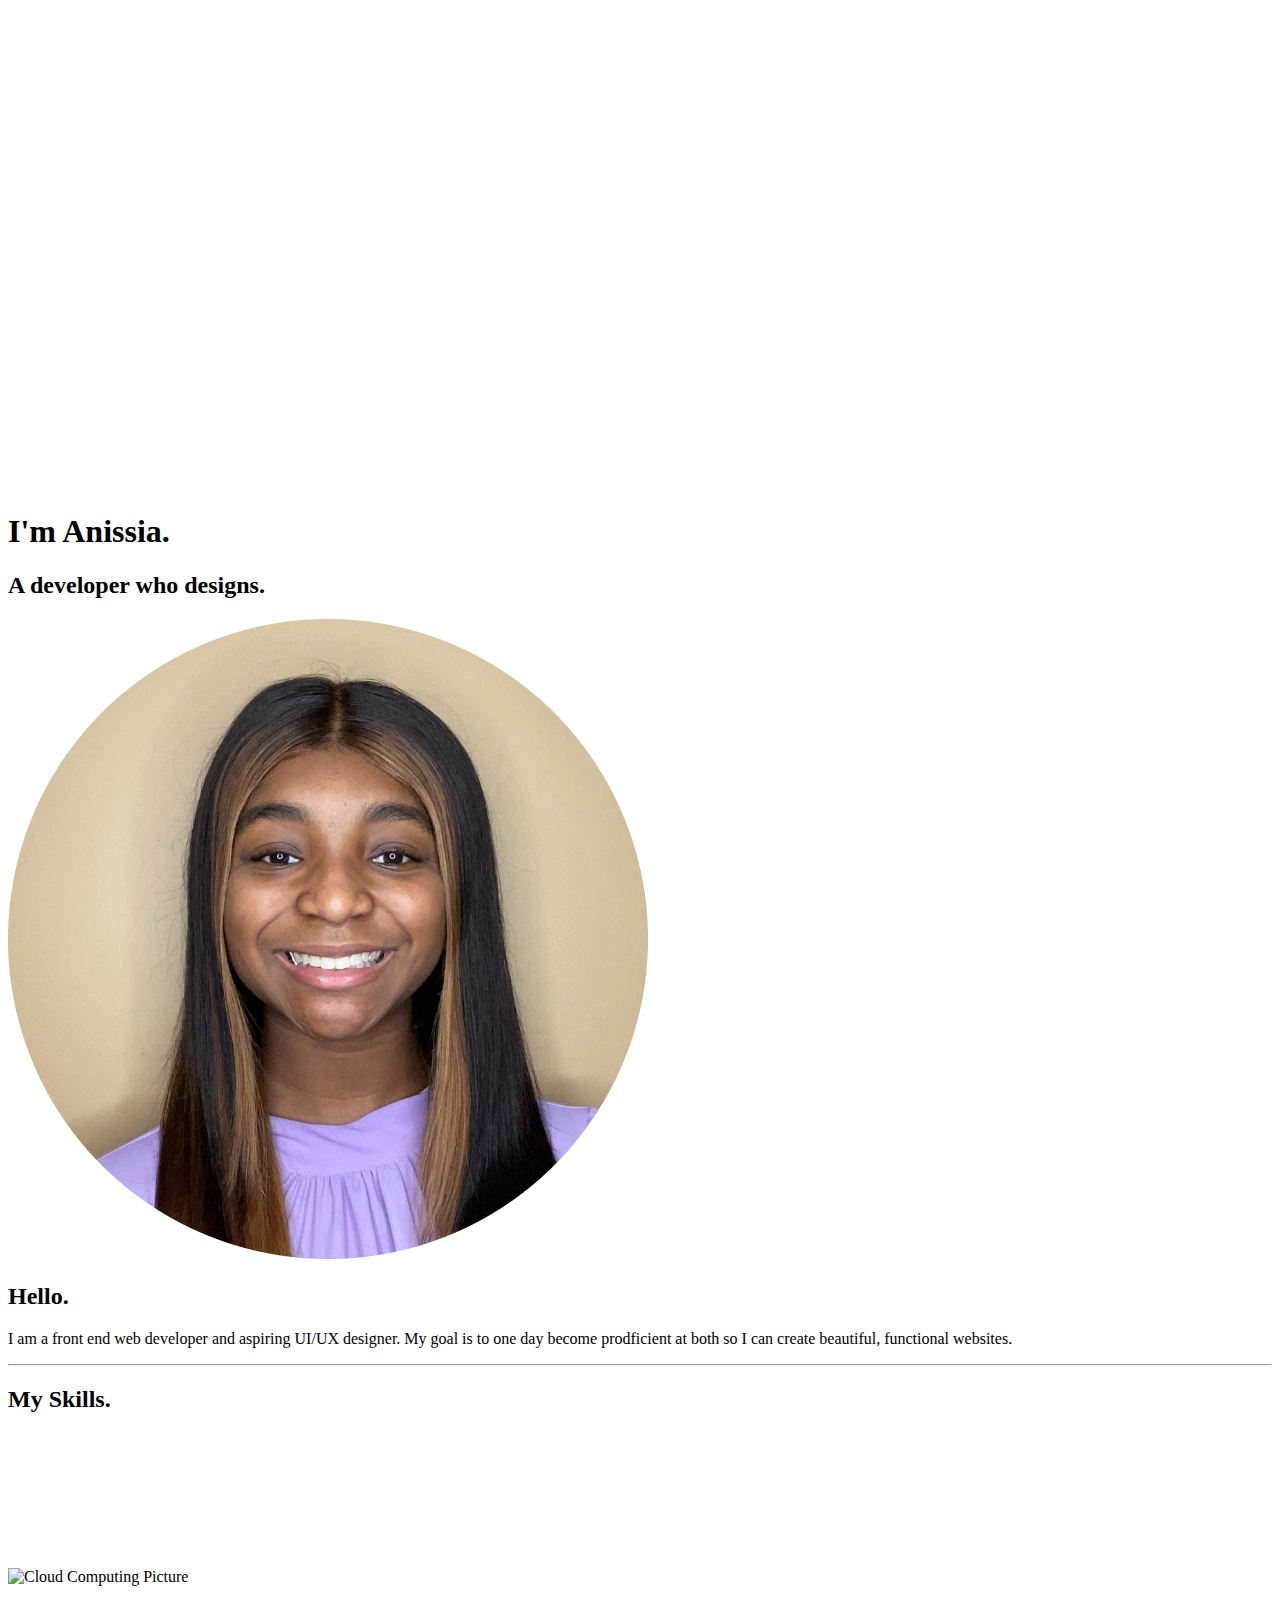
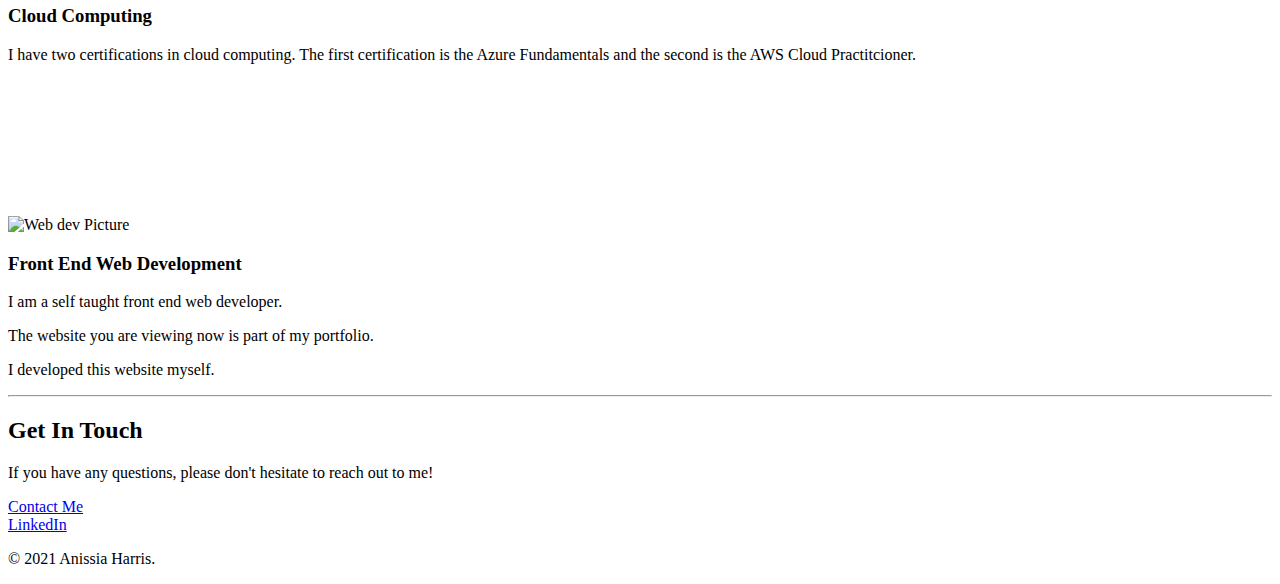
==== index.html @ 44c34f35 "Add files via upload" ====
<!DOCTYPE html>
<html lang="en" dir="ltr">
  <head>
    <meta charset="utf-8">
    <title>Anissia Harris</title>
    <link rel="stylesheet" href="css/styles.css">
    <link rel="icon" href="favicon.ico"
    <link rel="preconnect" href="https://fonts.googleapis.com">
    <link rel="preconnect" href="https://fonts.gstatic.com" crossorigin>
    <link href="https://fonts.googleapis.com/css2?family=Carattere&family=Open+Sans:wght@300&family=Playfair+Display:ital@1&display=swap" rel="stylesheet">

  </head>


  <body>
    <div class="top-container">

      <iframe src="https://giphy.com/embed/dxan10yjH6jmXKM4DI" width="480" height="480" frameBorder="0" class="agif"></iframe><p><a href="https://giphy.com/stickers/typography-collage-alphabet-dxan10yjH6jmXKM4DI"></a></p>
      <h1 class="Anissia">I'm Anissia.</h1>
      <h2 class="description">A developer who designs.</h2>

    </div>

    <div class="middle-container">
      <div class="profile">
        <img class="profilepic"src="images/Anissia LDC Picture Circle.png" alt="Anissia's Profile Picture">
        <h2>Hello.</h2>
        <p>I am a front end web developer and aspiring UI/UX designer. My goal is to one day become prodficient at both so I can create beautiful, functional websites.</p>
      </div>
      <hr>
      <div class="skills">
        <h2>My Skills.</h2>
        <div class="skill-row">
          <img class="cloudpic" src="https://ttpsc.com/wp3/wp-content/uploads/2019/01/Cloud-Computing-for-Entrepreneurs.jpg" alt="Cloud Computing Picture">
          <iframe class="computergif"src="https://giphy.com/embed/mAZf4H4Pi0wwlj3ZAw" width="25%" frameBorder="0" class="giphy-embed" allowFullScreen></iframe><p><a href="https://giphy.com/gifs/computer-cloud-wifi-mAZf4H4Pi0wwlj3ZAw"></a></p>
          <h3>Cloud Computing</h3>
          <p class="cloudcomputing">I have two certifications in cloud computing. The first certification is the Azure Fundamentals and the second is the AWS Cloud Practitcioner. </p>
        </div>
        <div class="skill-row2">
          <img class="webpic" src="https://www.spinutech.com/webres/Image/web-design-development/articles/Web%20Dev-Blog.png" alt="Web dev Picture">
          <iframe class="girlgif"src="https://giphy.com/embed/ieyl9zmCjO4b4t6qoY" width="25%" frameBorder="0" class="giphy-embed" allowFullScreen></iframe><p><a href="https://giphy.com/stickers/mikyladesign-businessbundle-business-bundle-the-co-ieyl9zmCjO4b4t6qoY"></a></p>
          <h3 class="devdescription">Front End Web Development</h3>
          <p class="devdescription">I am a self taught front end web developer.</p>
          <p>The website you are viewing now is part of my portfolio. </p>
          <p>I developed this website myself.</p>
        </div>
      </div>
<hr>
      <div class="contact-me">
        <h2 class="getintouch">Get In Touch</h2>
        <p>If you have any questions, please don't hesitate to reach out to me!</p>
        <a class="BUTTON_CRG" href="mailto:name@email.com">Contact Me</a>
      </div>
    </div>


    <div class="bottom-container">
      <a class="footer-link" href="https://www.linkedin.com/in/anissia-harris/">LinkedIn</a>
      <p class="c">© 2021 Anissia Harris.</p>


    </div>


  </body>
</html>
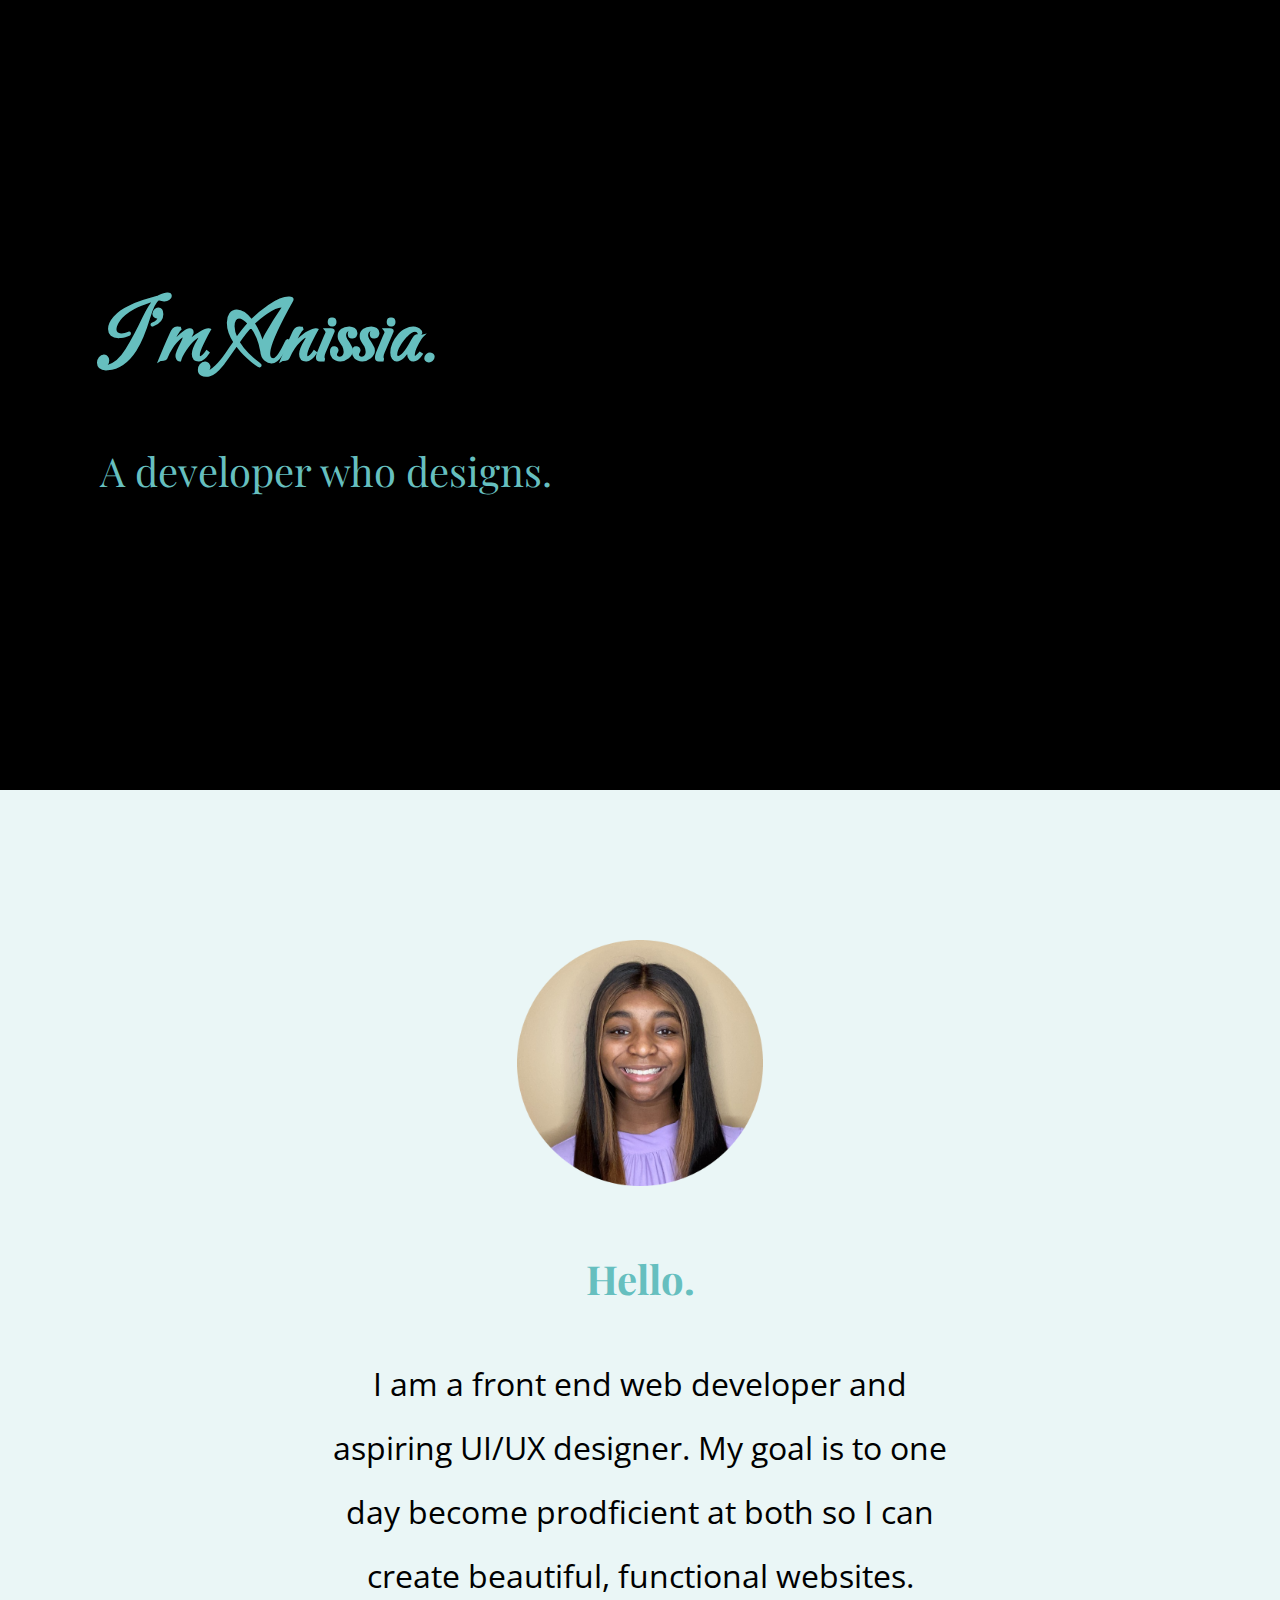
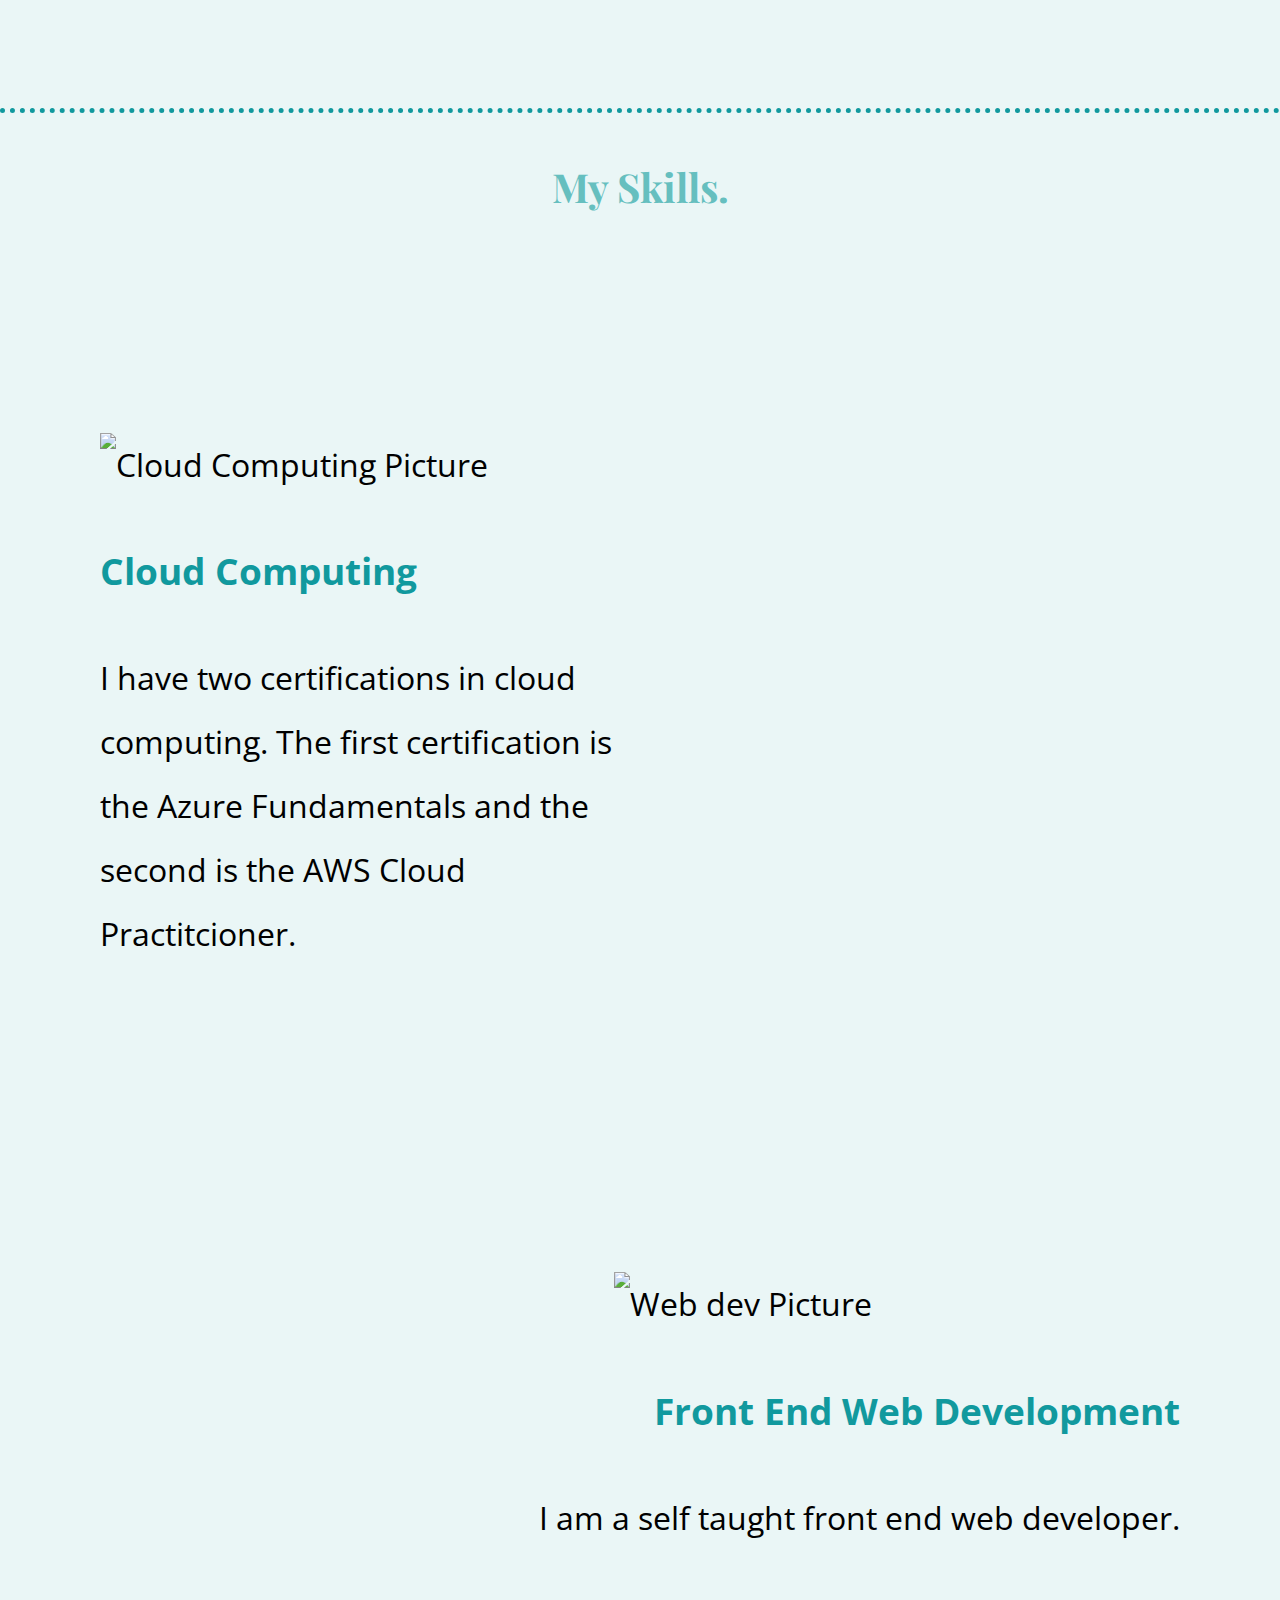
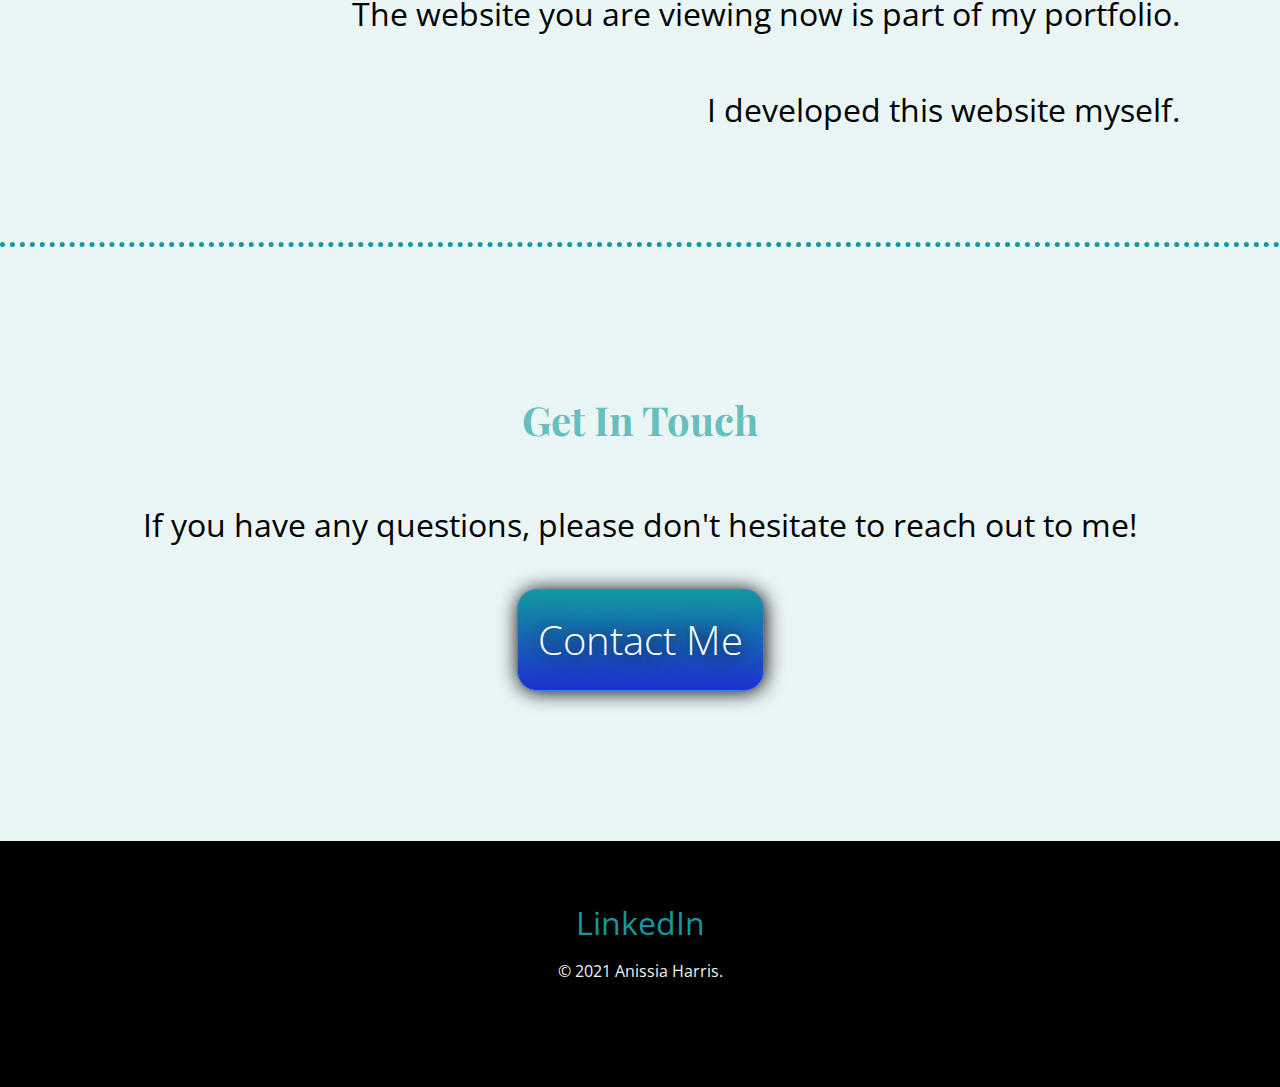
==== commit db2a8d75: "Update index.html" ====
--- a/index.html
+++ b/index.html
@@ -3,7 +3,7 @@
   <head>
     <meta charset="utf-8">
     <title>Anissia Harris</title>
-    <link rel="stylesheet" href="css/styles.css">
+    <link rel="stylesheet" href="styles.css">
     <link rel="icon" href="favicon.ico"
     <link rel="preconnect" href="https://fonts.googleapis.com">
     <link rel="preconnect" href="https://fonts.gstatic.com" crossorigin>
--- a/styles.css
+++ b/styles.css
@@ -0,0 +1,211 @@
+
+body{
+  margin: 0;
+  text-align: center;
+  font-family:'Open Sans', sans-serif;
+  font-size: 200%;
+  line-height: 2;
+  background-color: #EAF6F6;
+  color: black;
+
+
+}
+h1 {
+  margin: 50px auto 0 auto;
+  font-family: 'Carattere', cursive;
+  font-size: 5.625rem;
+  color: #66BFBF;
+}
+
+h2{
+  font-size: 2.5rem;
+font-family: 'Playfair Display', serif;
+color: #66BFBF;
+}
+
+h3{
+  color: #11999E;
+
+}
+
+a{
+  color: #11999E;
+  font-family:'Open Sans', sans-serif;
+  text-decoration: none;
+
+}
+
+
+a:hover{
+
+color: #EAF6F6;
+}
+
+
+hr{
+  border-style: none;
+  border-top-style: dotted;
+  border-color: #11999E;
+  border-width: 5px;
+
+
+
+}
+
+.description{
+  font-weight: normal;
+}
+
+.skill-row{
+  margin: 100px 100px 100px 100px;
+  text-align: left;
+
+}
+
+.skill-row2{
+  text-align: right;
+  margin: 200px 100px 100px 100px;
+}
+
+.top-container{
+  background-color: black;
+    padding-top: 90px;
+    position: relative;
+    height: 700px;
+
+
+}
+
+
+.middle-container{
+  padding-top: 100px;
+
+
+}
+
+.cloudcomputing{
+  width: 50%;
+}
+
+
+
+
+.profile
+{
+  width: 50%;
+  margin: 50px auto 100px auto;
+}
+
+.getintouch{
+  padding-top: 100px;
+}
+
+.bottom-container{
+  background-color: black;
+
+    padding-bottom: 100px;
+    padding-top: 50px;
+
+
+
+}
+
+.contact-me{
+  background-color: #EAF6F6;
+  padding-bottom: 150px;
+}
+
+
+
+.profilepic{
+  width: 246px;
+  height: 246px;
+}
+
+.cloudpic{
+  width: 25%;
+  margin-right: 30px;
+}
+
+.computergif{
+  margin-right: 30px;
+}
+
+.girlgif{
+  margin-left: 30px;
+}
+
+
+.webpic{
+  width: 25%;
+  margin-left: 30px;}
+
+  .agif{
+    display: inline;
+    position: absolute;
+    right: 20px;
+
+
+  }
+
+  .Anissia{
+    position: absolute;
+    left: 100px;
+    top: 200px;
+
+  }
+
+  .description{
+    position: absolute;
+    left: 100px;
+    top: 398px;
+
+  }
+
+  .c{
+    color: #EAF6F6;
+    margin-bottom: 0;
+    margin-top: 0;
+    font-size: 1rem;
+  }
+
+
+    .BUTTON_CRG {
+   background: #11999E;
+   background-image: -webkit-linear-gradient(top, #11999E, #1E2FD0);
+   background-image: -moz-linear-gradient(top, #11999E, #1E2FD0);
+   background-image: -ms-linear-gradient(top, #11999E, #1E2FD0);
+   background-image: -o-linear-gradient(top, #11999E, #1E2FD0);
+   background-image: -webkit-gradient(to bottom, #11999E, #1E2FD0);
+   -webkit-border-radius: 20px;
+   -moz-border-radius: 20px;
+   border-radius: 20px;
+   color: #FFFFFF;
+   font-family: 'Open Sans', sans-serif;
+   font-size: 40px;
+   font-weight: 100;
+   padding: 10px 20px 10px 20px;
+   -webkit-box-shadow: 1px 1px 20px 0 #000000;
+   -moz-box-shadow: 1px 1px 20px 0 #000000;
+   box-shadow: 1px 1px 20px 0 #000000;
+   text-shadow: 1px 1px 20px #000000;
+   border: solid #337FED 1px;
+   text-decoration: none;
+   display: inline-block;
+   cursor: pointer;
+   text-align: center;
+}
+
+.BUTTON_CRG:hover {
+   border: solid #337FED 1px;
+   background: #1E62D0;
+   background-image: -webkit-linear-gradient(top, #1E62D0, #3D94F6);
+   background-image: -moz-linear-gradient(top, #1E62D0, #3D94F6);
+   background-image: -ms-linear-gradient(top, #1E62D0, #3D94F6);
+   background-image: -o-linear-gradient(top, #1E62D0, #3D94F6);
+   background-image: -webkit-gradient(to bottom, #1E62D0, #3D94F6);
+   -webkit-border-radius: 20px;
+   -moz-border-radius: 20px;
+   border-radius: 20px;
+   text-decoration: none;
+}
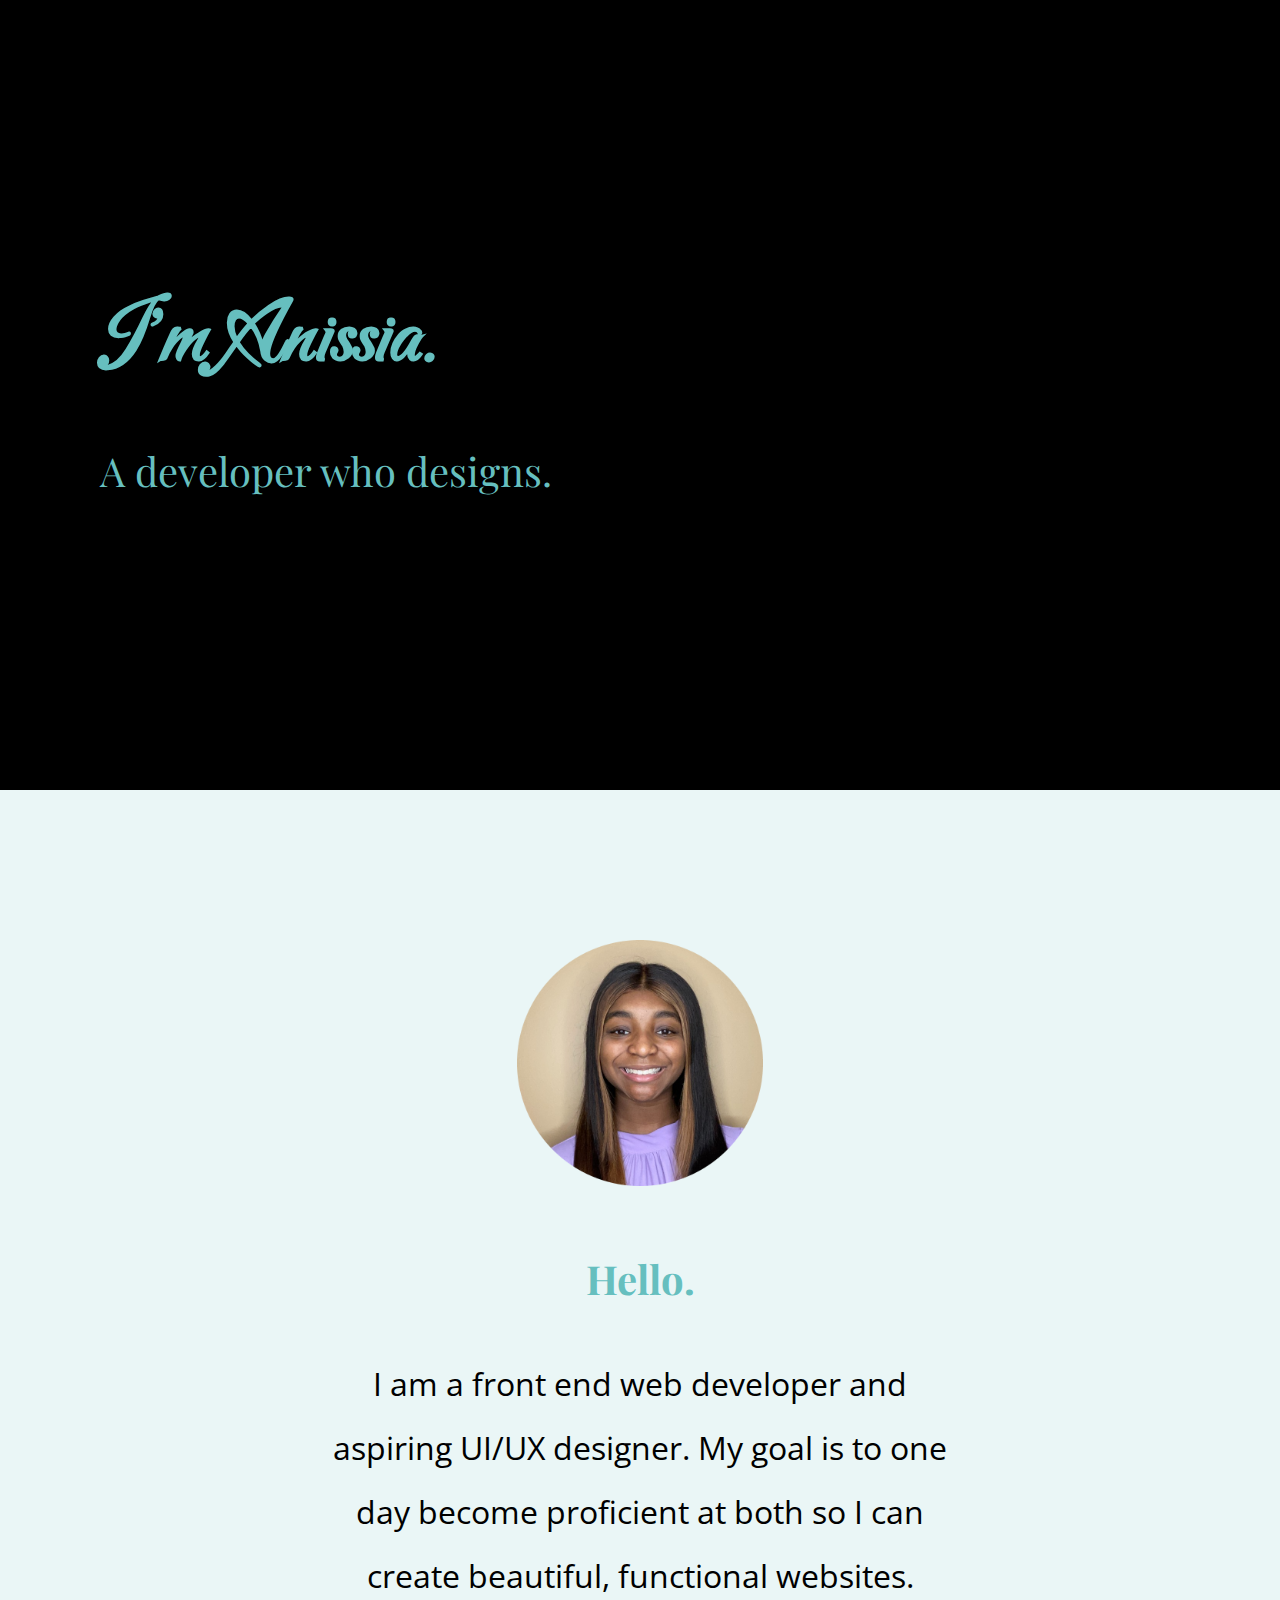
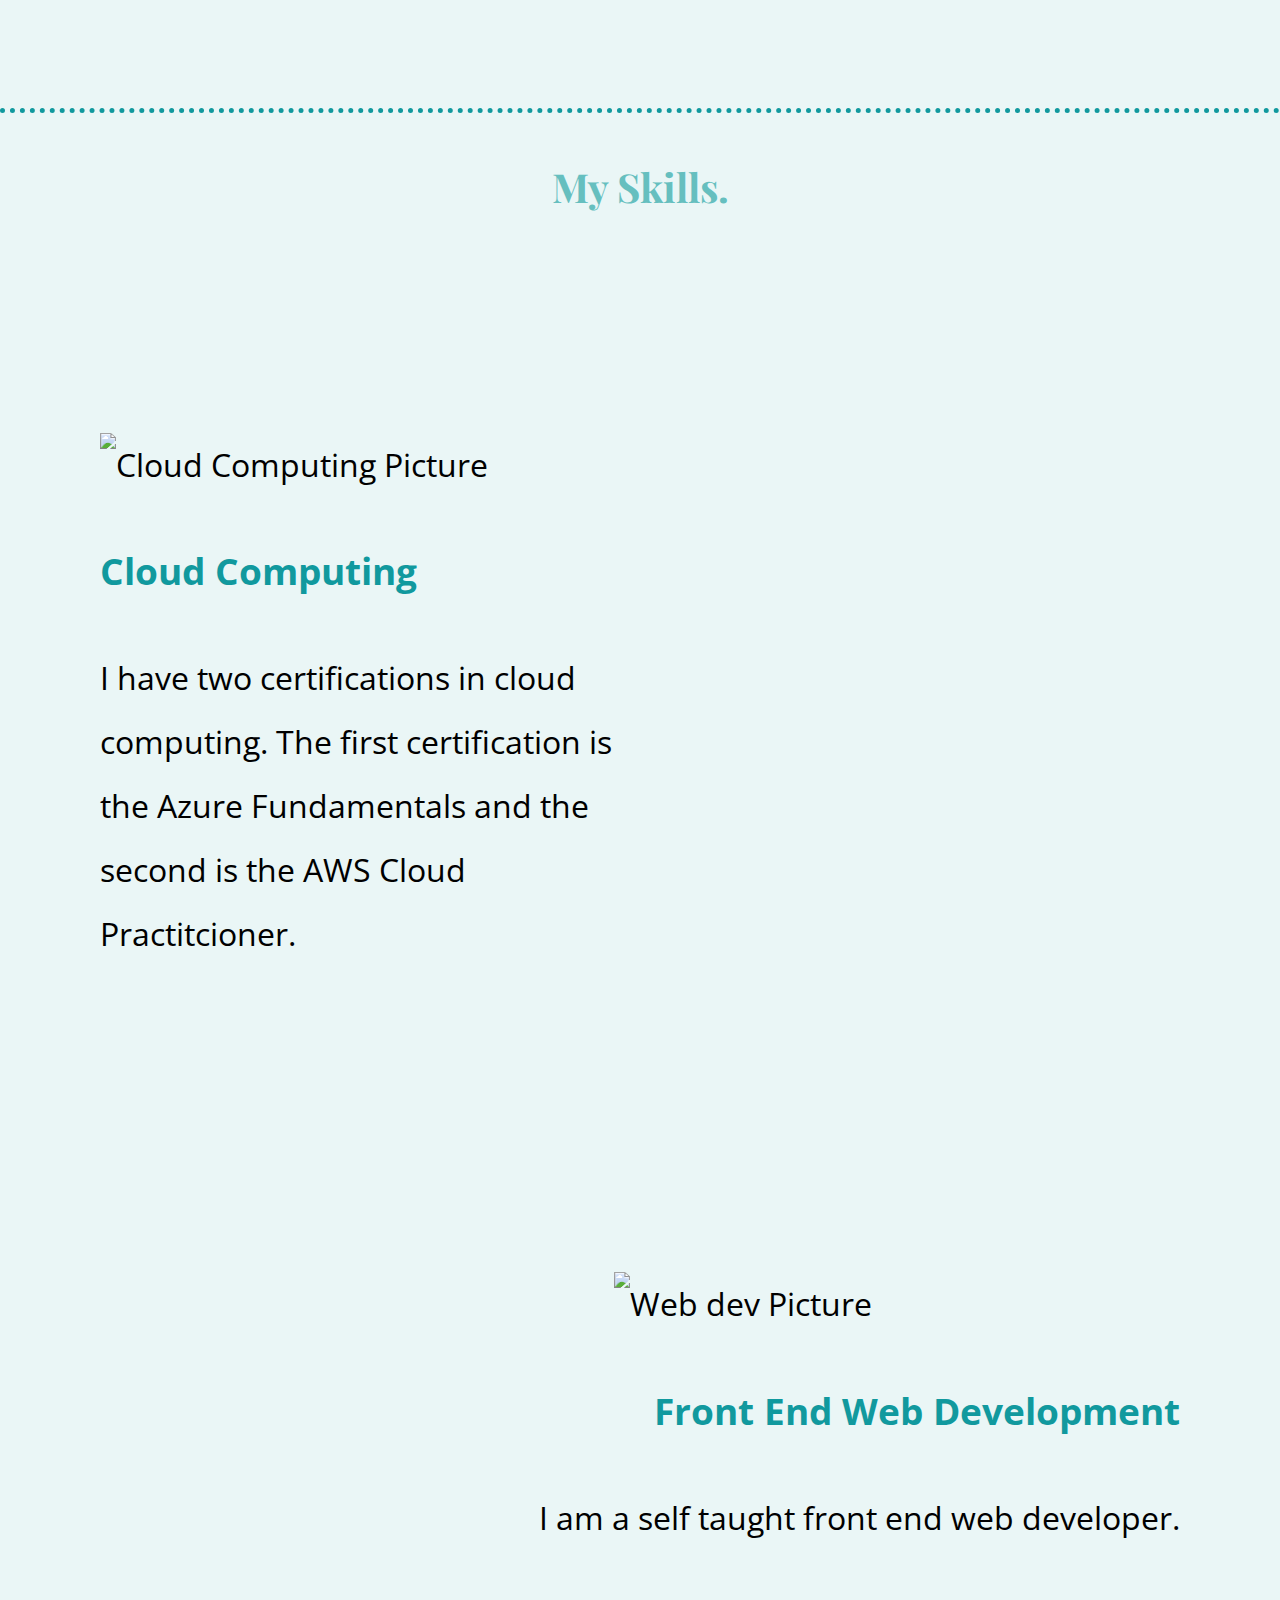
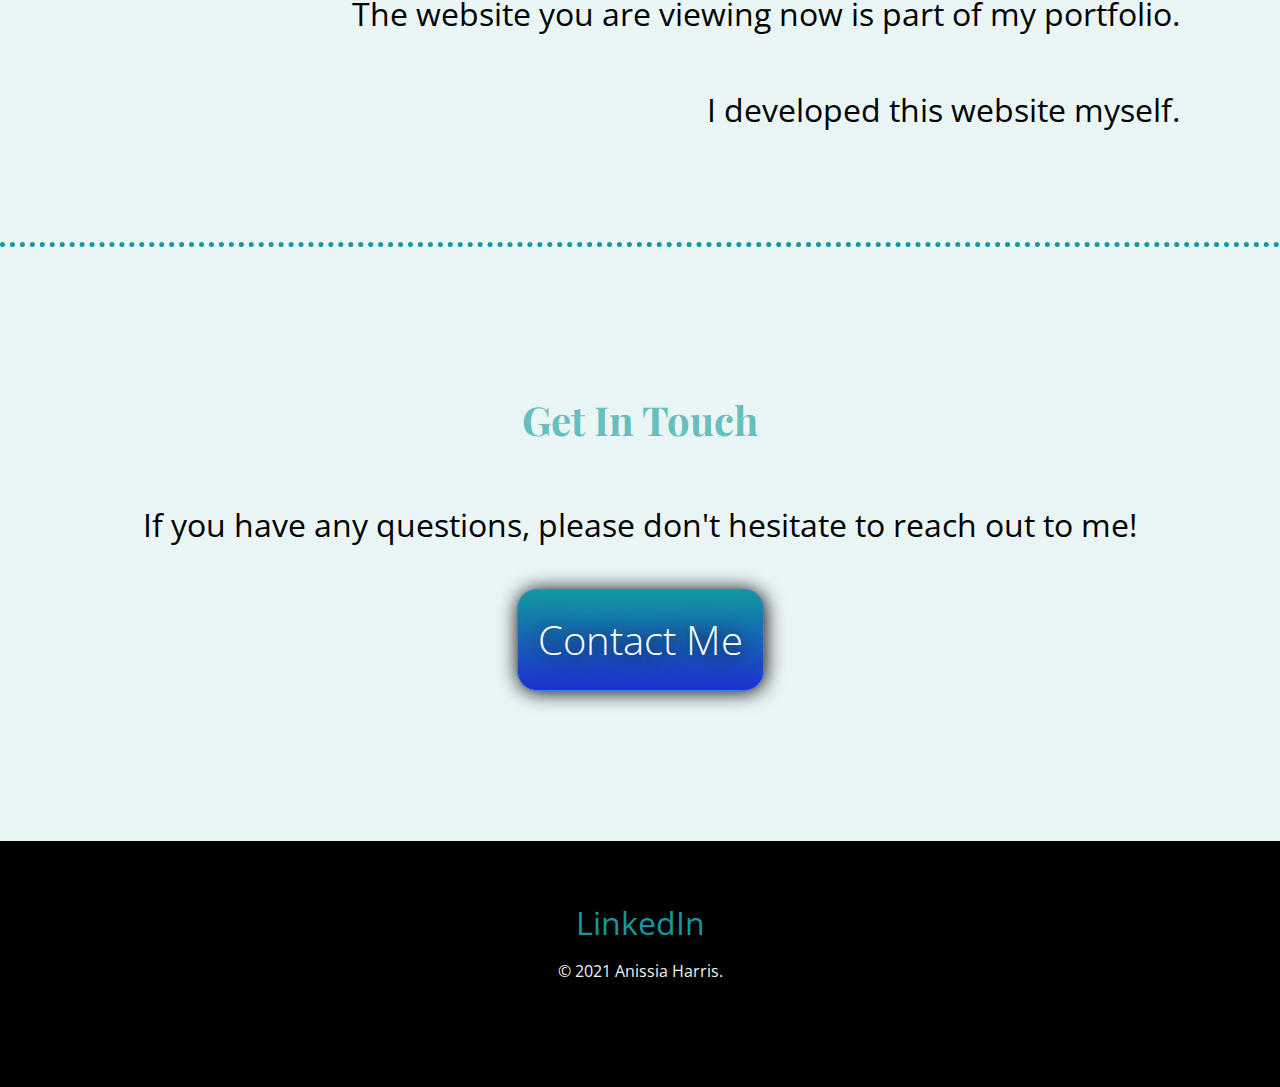
==== commit 3ac72e63: "Update index.html" ====
--- a/index.html
+++ b/index.html
@@ -25,7 +25,7 @@
       <div class="profile">
         <img class="profilepic"src="images/Anissia LDC Picture Circle.png" alt="Anissia's Profile Picture">
         <h2>Hello.</h2>
-        <p>I am a front end web developer and aspiring UI/UX designer. My goal is to one day become prodficient at both so I can create beautiful, functional websites.</p>
+        <p>I am a front end web developer and aspiring UI/UX designer. My goal is to one day become proficient at both so I can create beautiful, functional websites.</p>
       </div>
       <hr>
       <div class="skills">
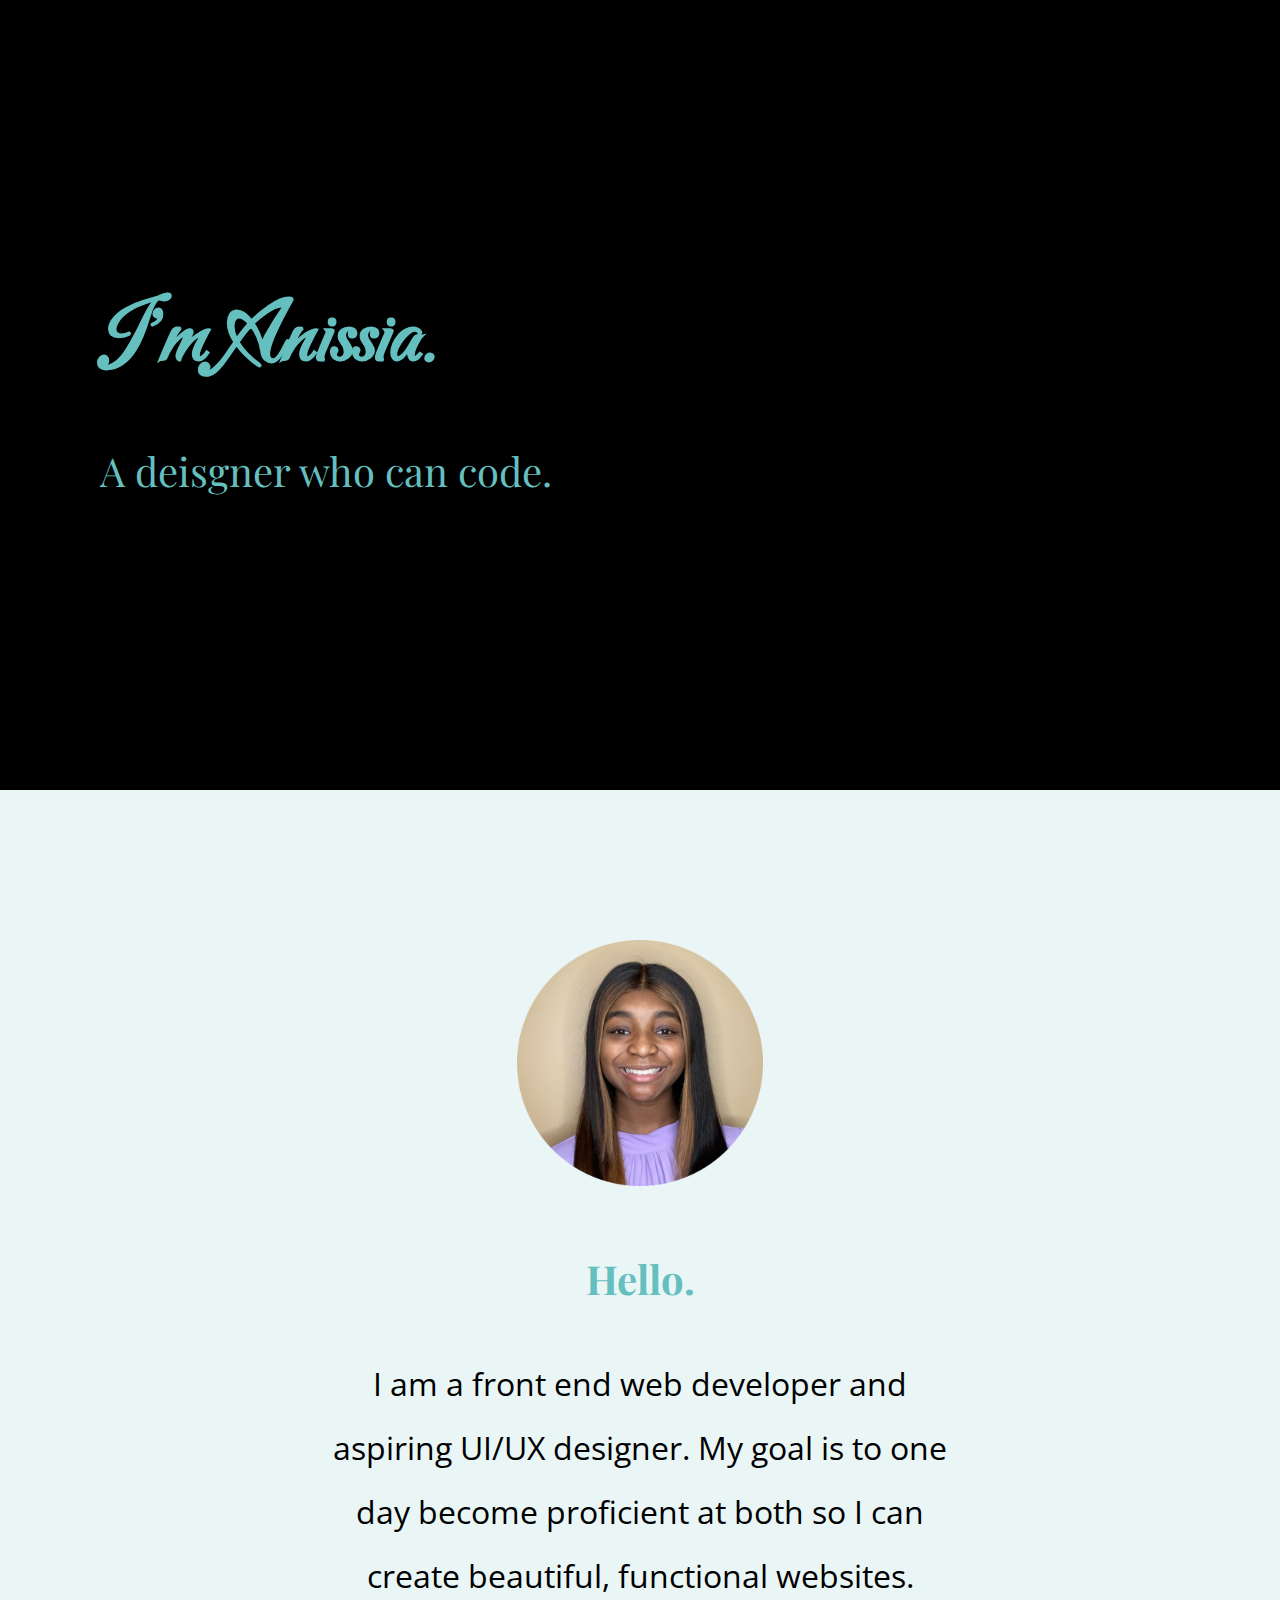
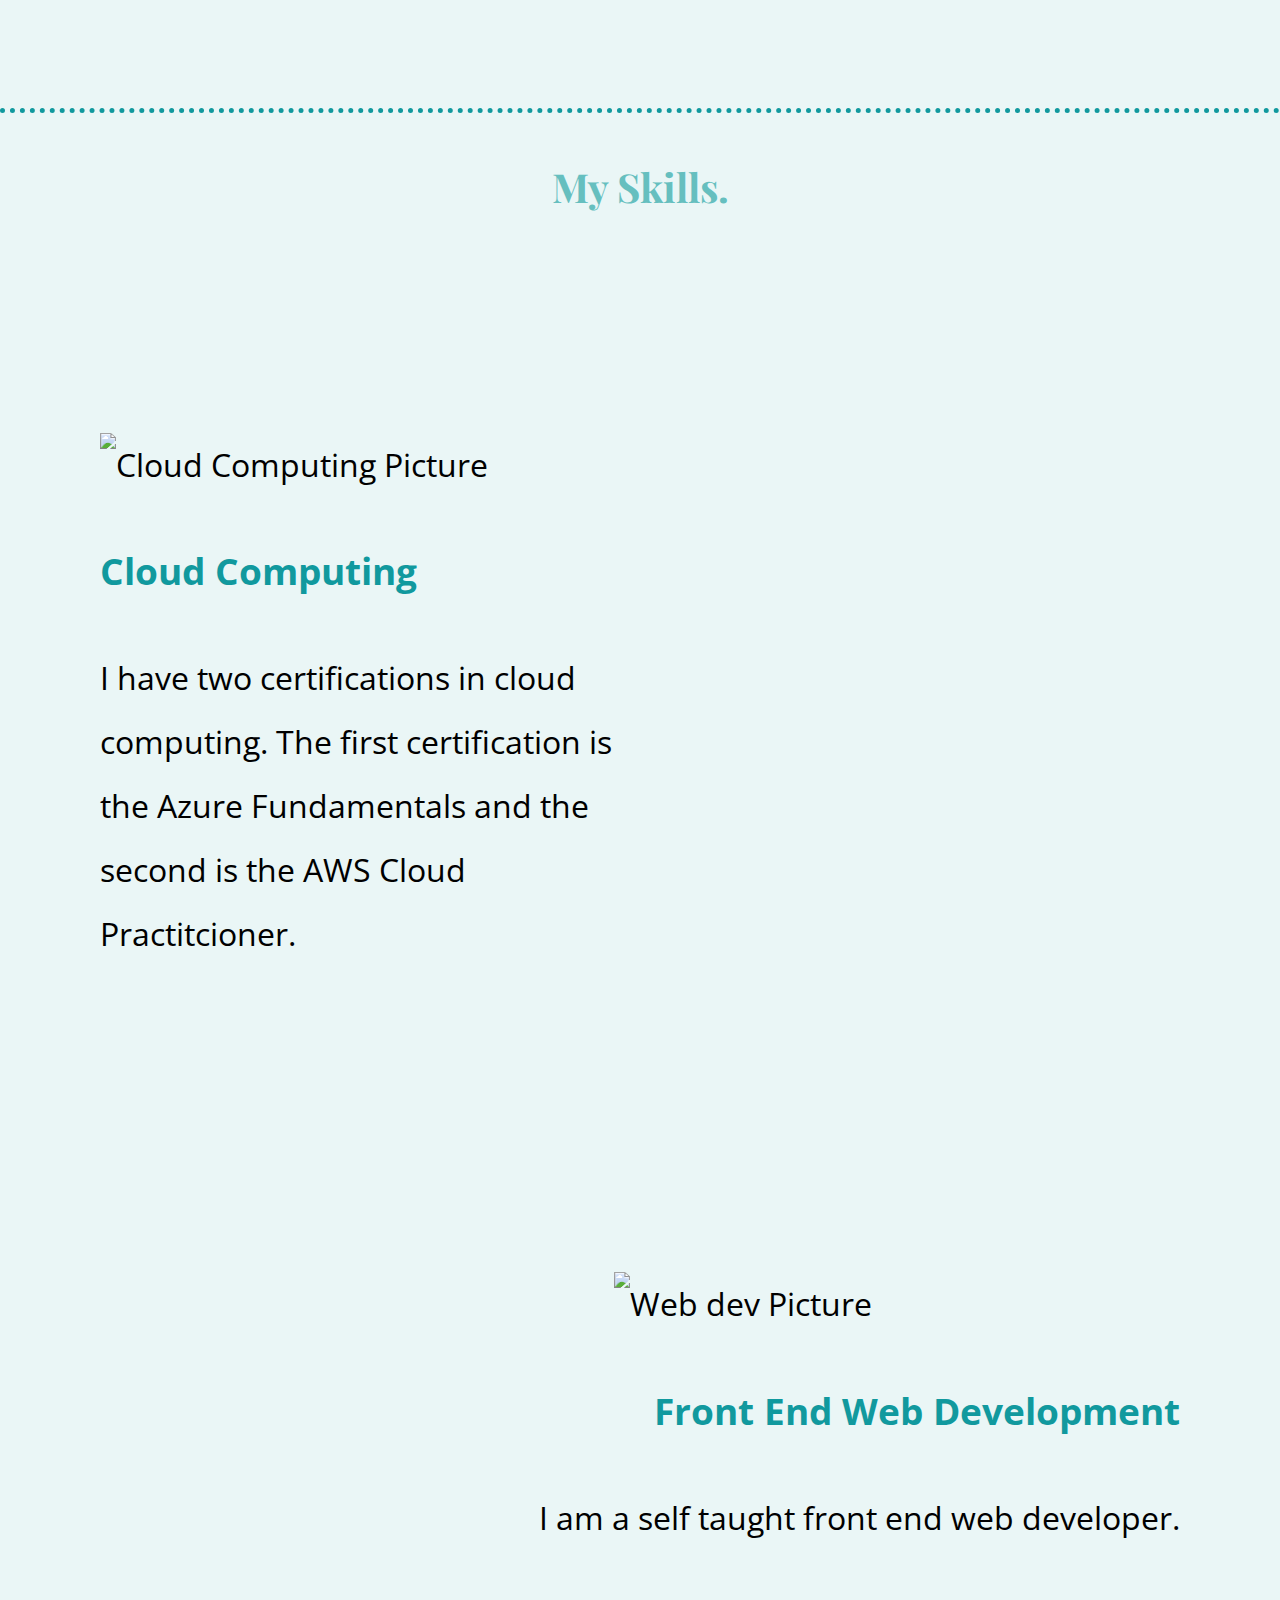
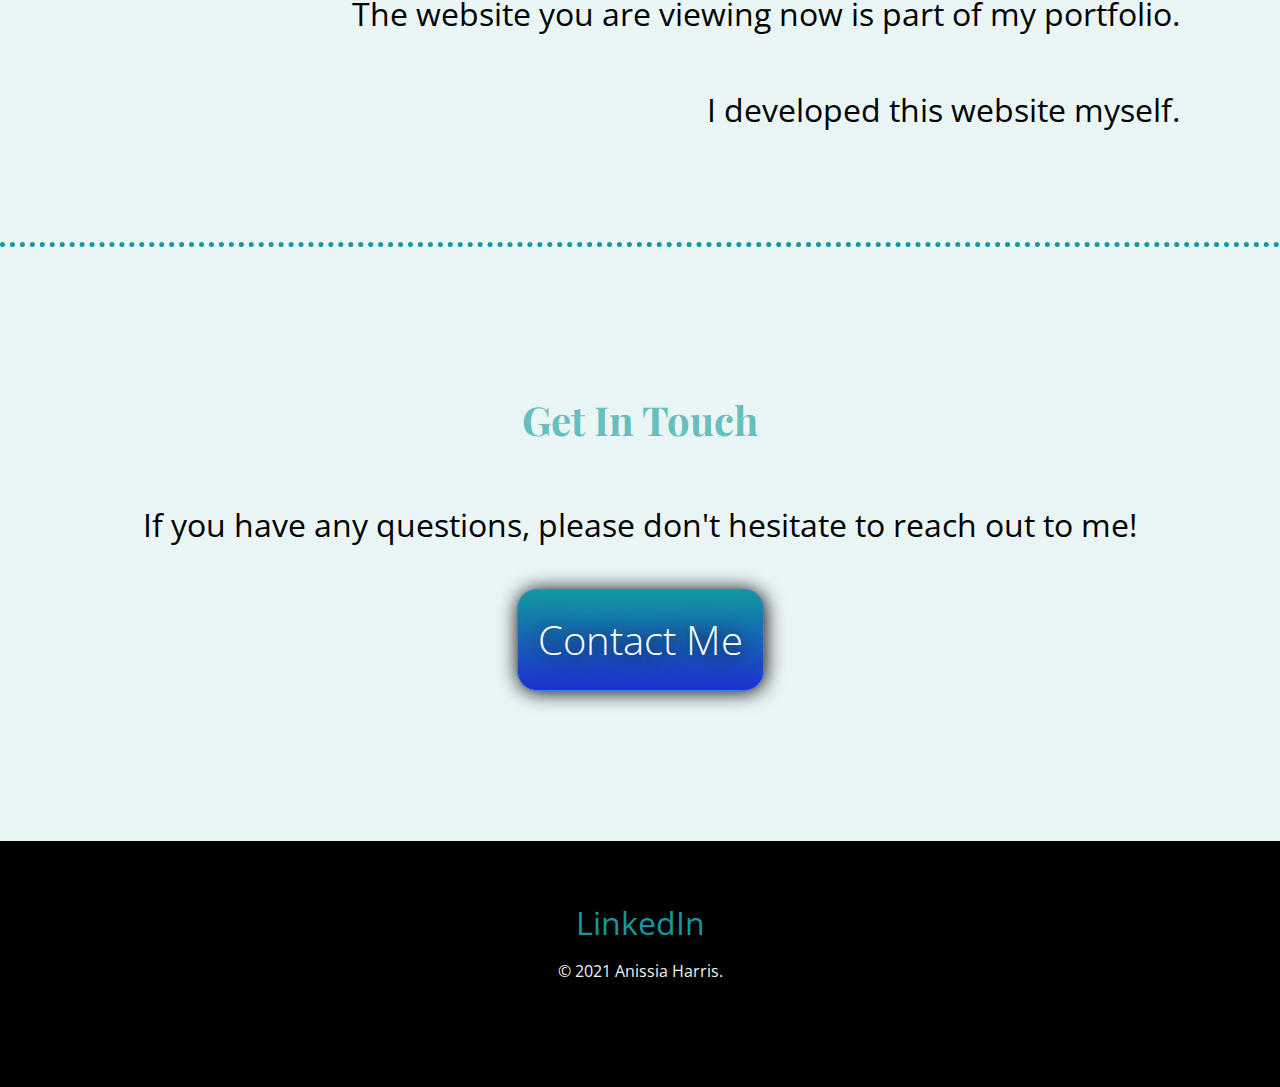
==== commit e508c35b: "Update index.html" ====
--- a/index.html
+++ b/index.html
@@ -17,7 +17,7 @@
 
       <iframe src="https://giphy.com/embed/dxan10yjH6jmXKM4DI" width="480" height="480" frameBorder="0" class="agif"></iframe><p><a href="https://giphy.com/stickers/typography-collage-alphabet-dxan10yjH6jmXKM4DI"></a></p>
       <h1 class="Anissia">I'm Anissia.</h1>
-      <h2 class="description">A developer who designs.</h2>
+      <h2 class="description">A deisgner who can code.</h2>
 
     </div>
 
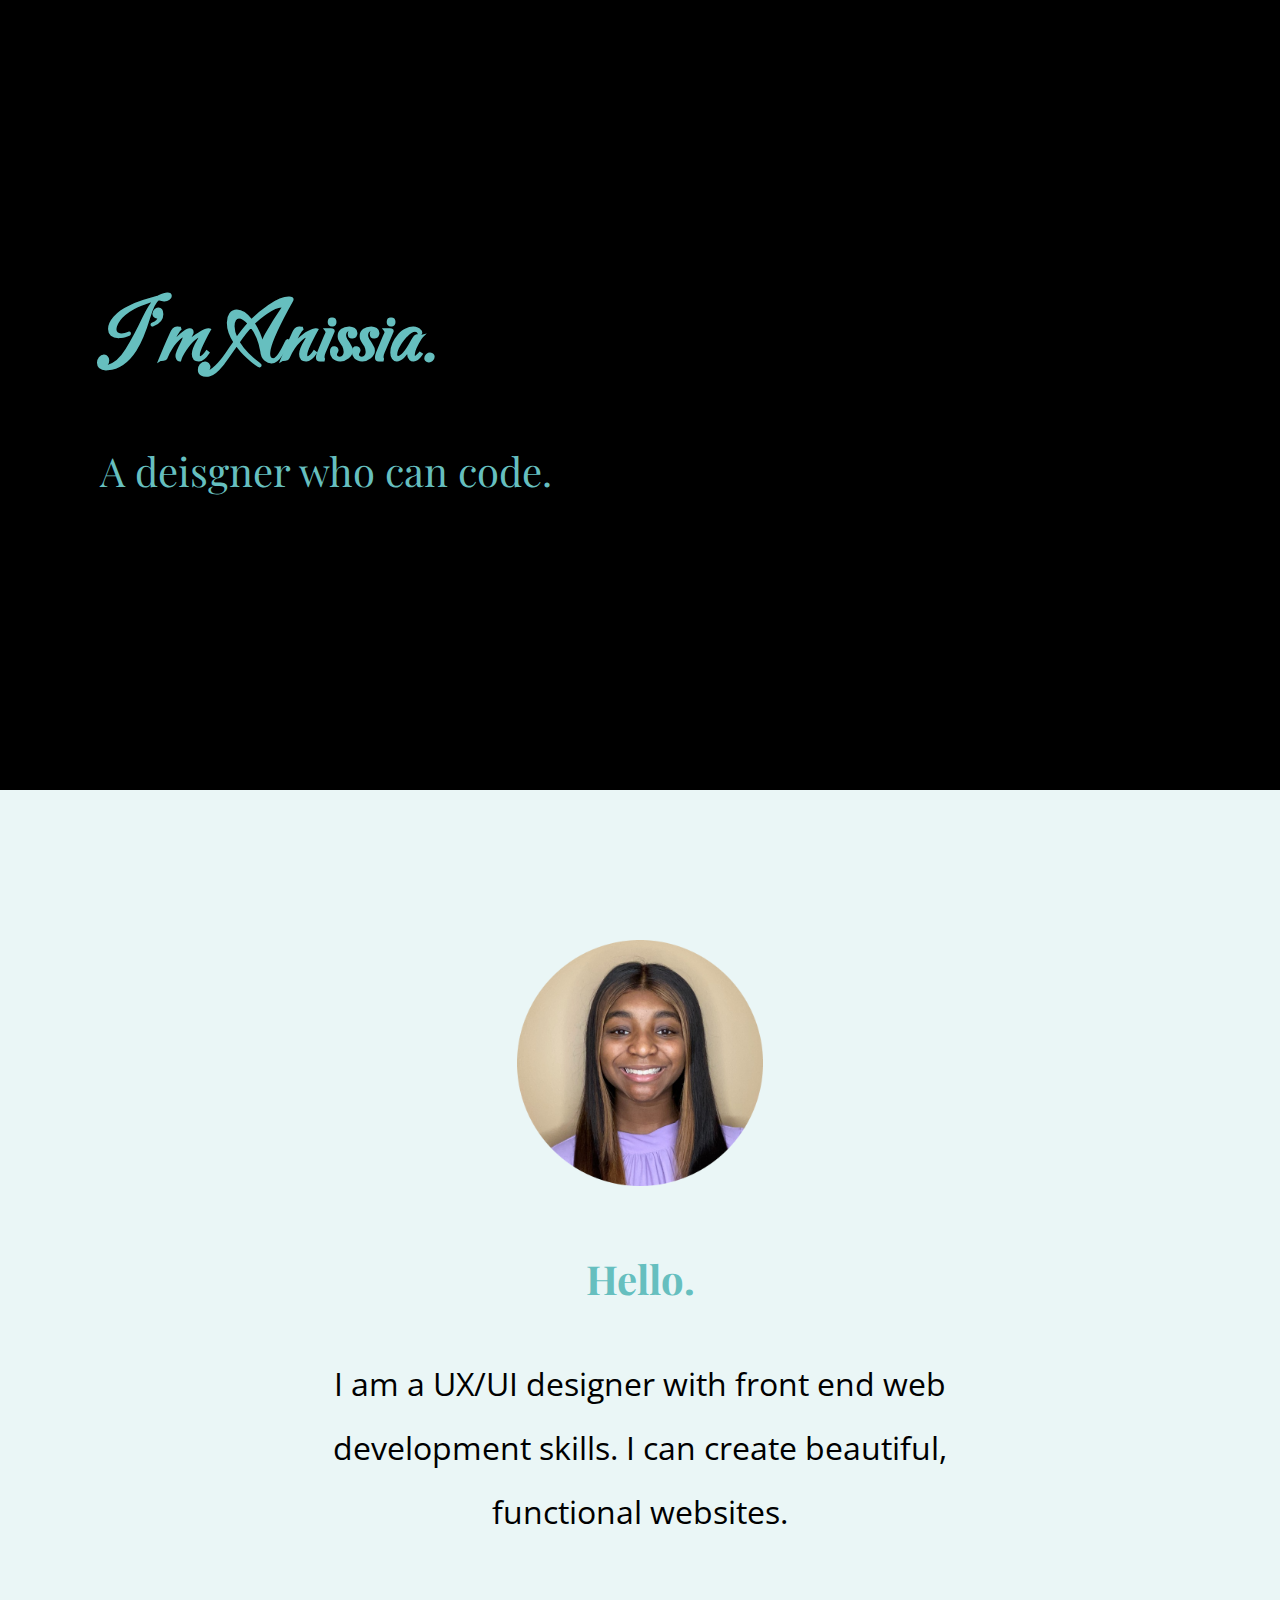
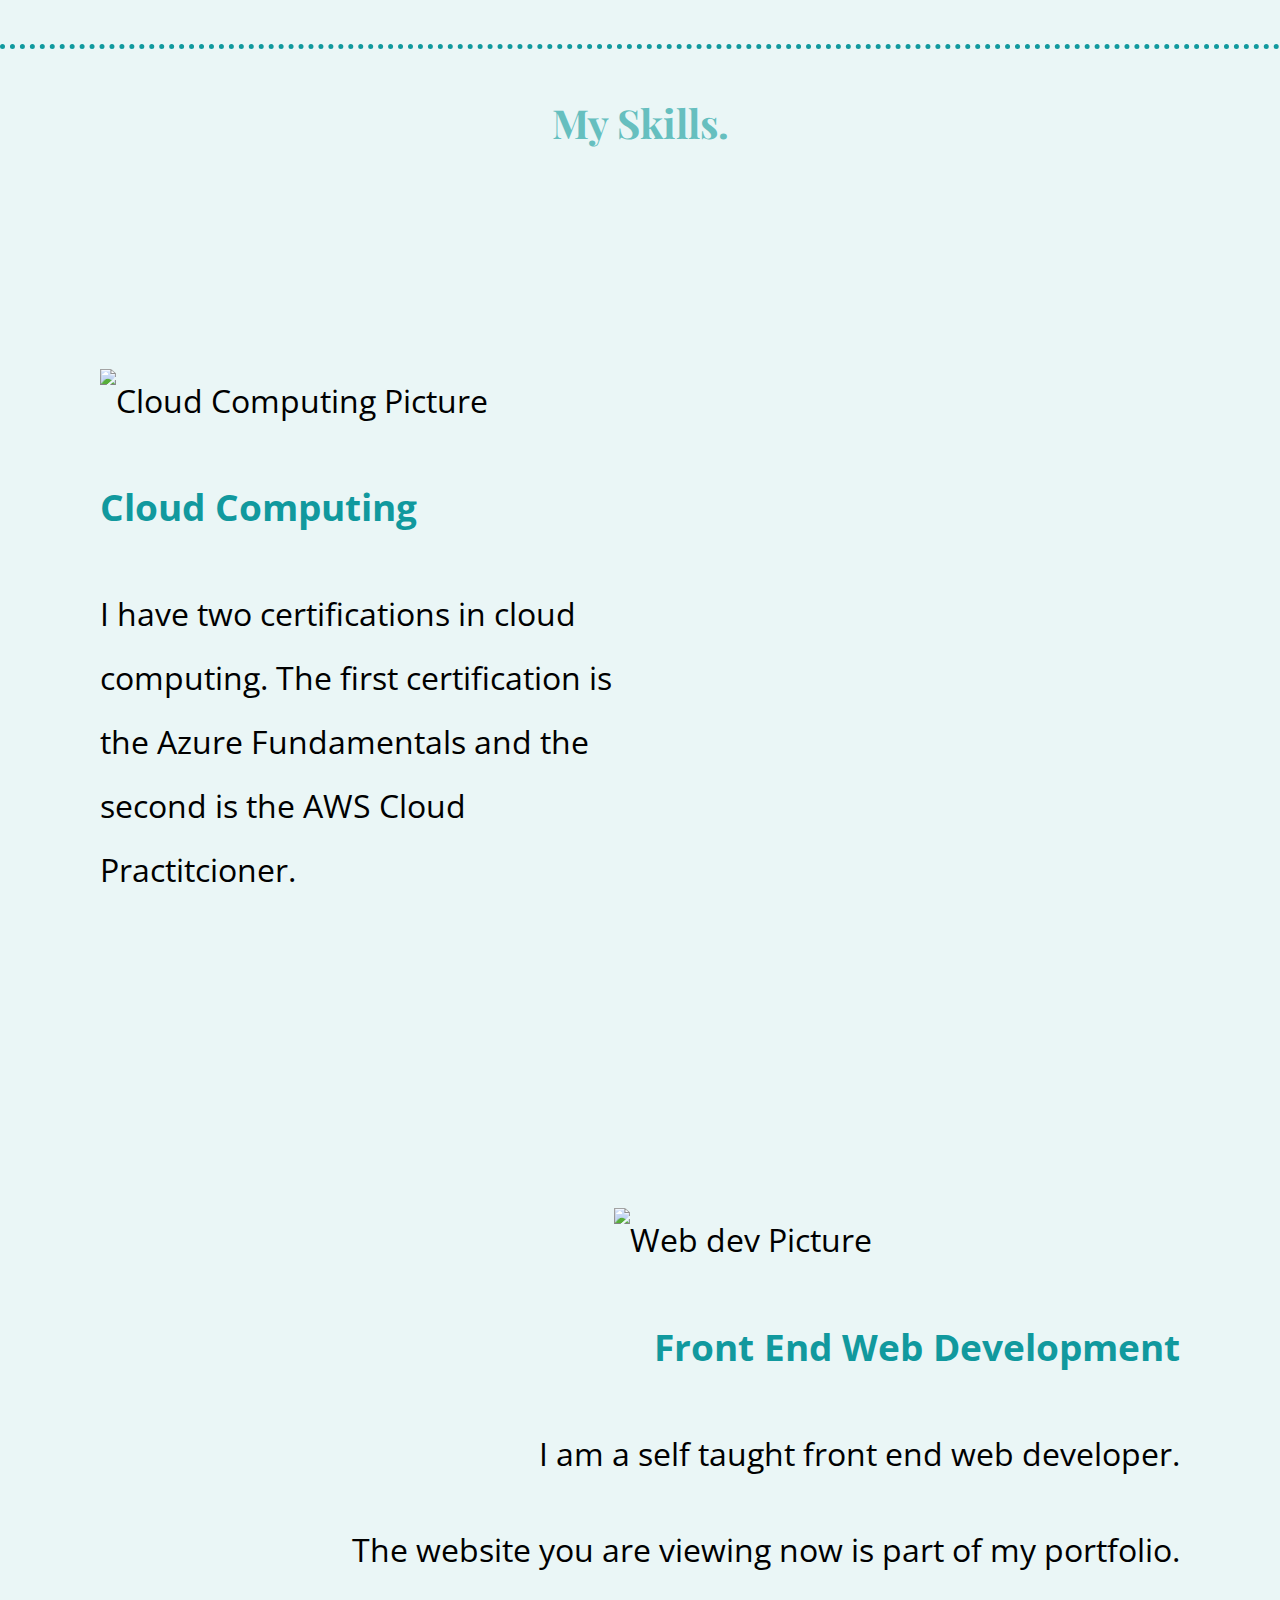
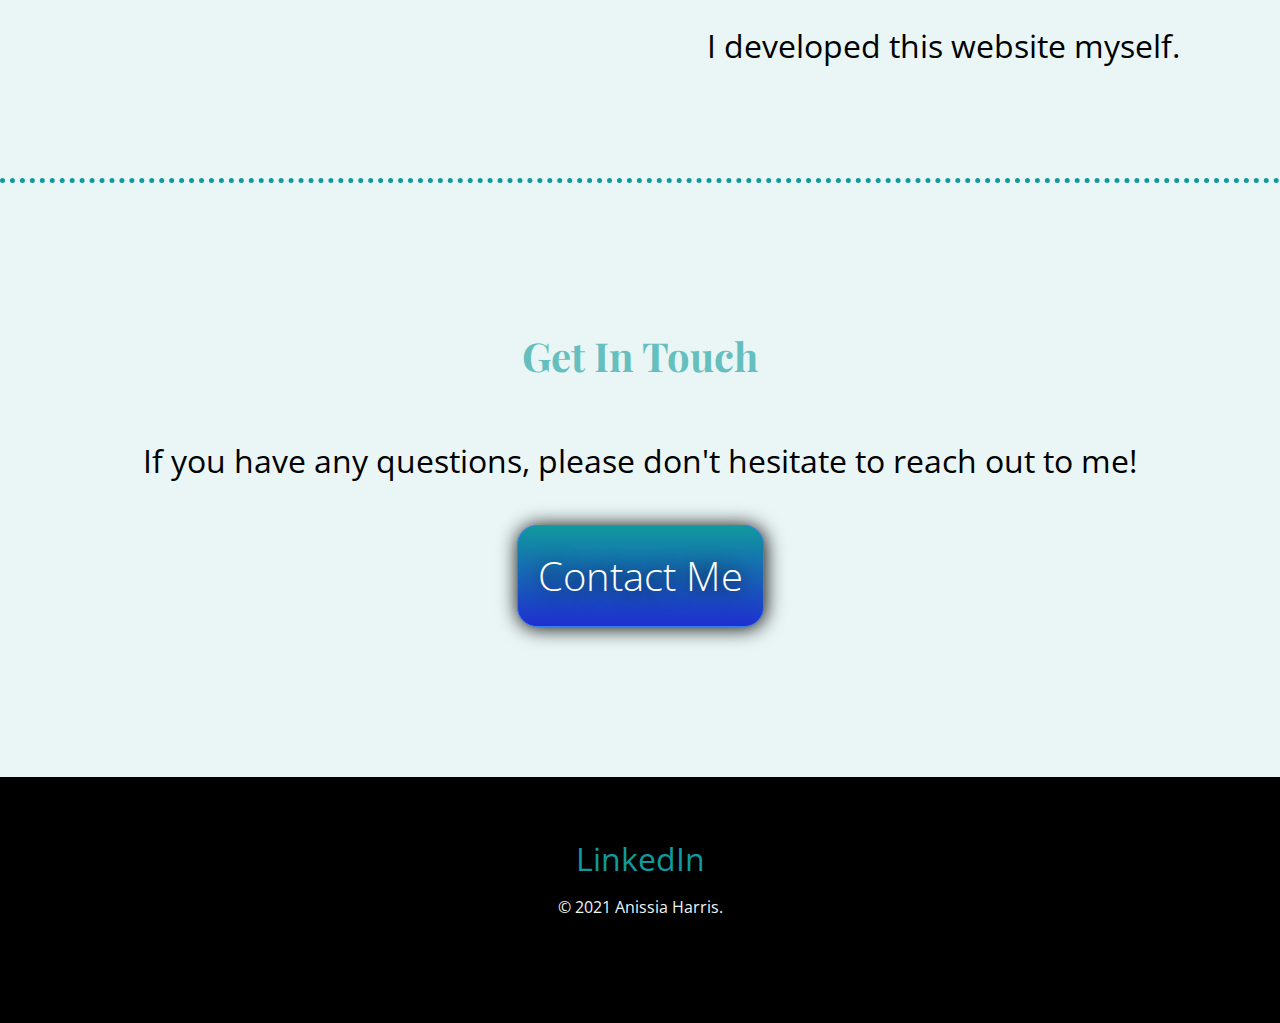
==== commit 46695a4c: "Update index.html" ====
--- a/index.html
+++ b/index.html
@@ -25,7 +25,7 @@
       <div class="profile">
         <img class="profilepic"src="images/Anissia LDC Picture Circle.png" alt="Anissia's Profile Picture">
         <h2>Hello.</h2>
-        <p>I am a front end web developer and aspiring UI/UX designer. My goal is to one day become proficient at both so I can create beautiful, functional websites.</p>
+        <p>I am a UX/UI designer with front end web development skills. I can create beautiful, functional websites.</p>
       </div>
       <hr>
       <div class="skills">
